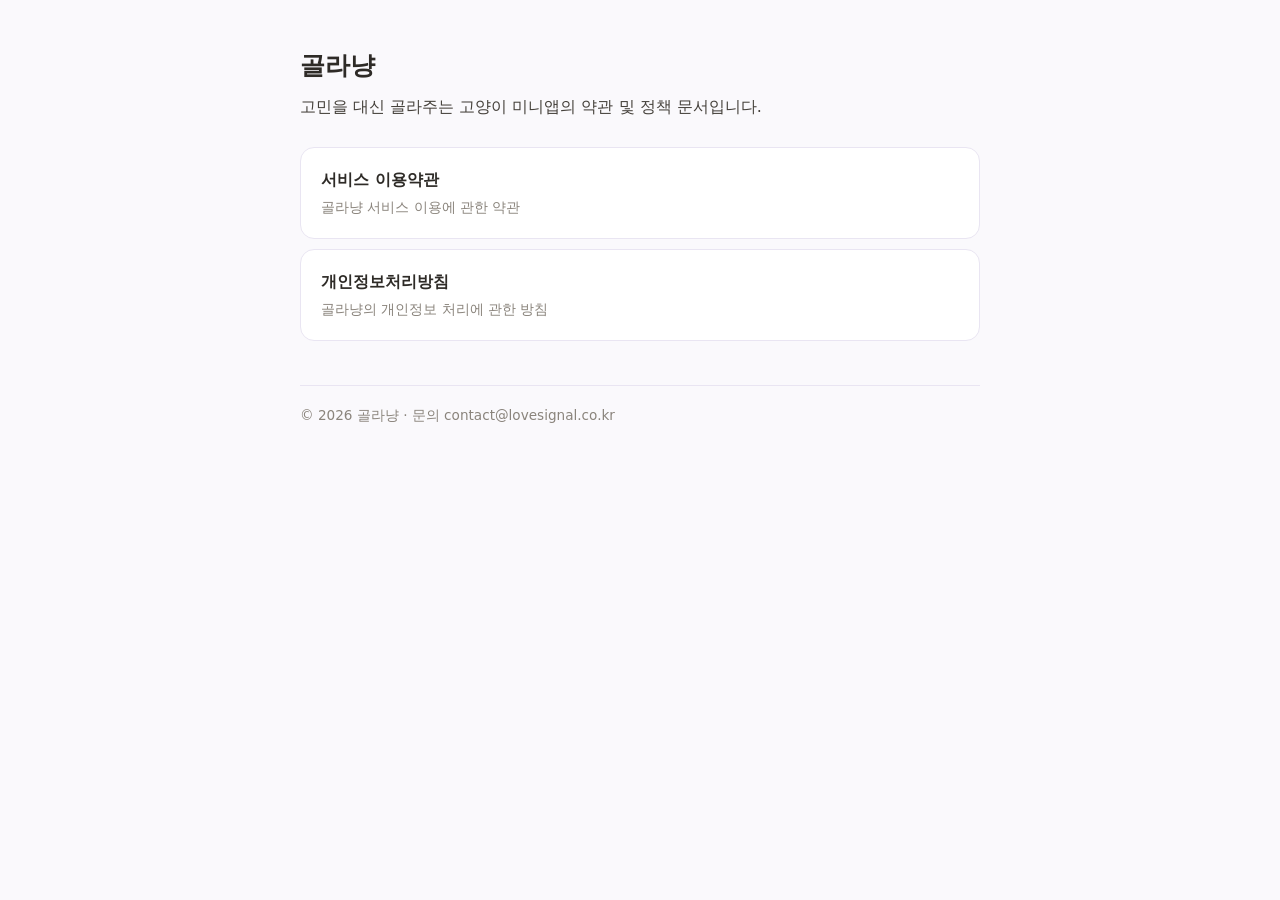
==== index.html @ 30c85906 "약관·개인정보처리방침 공개 페이지" ====
<!doctype html>
<html lang="ko">
  <head>
    <meta charset="UTF-8" />
    <meta name="viewport" content="width=device-width, initial-scale=1" />
    <title>골라냥 — 약관 및 정책</title>
    <link rel="stylesheet" href="style.css" />
  </head>
  <body>
    <main class="wrap">
      <h1>골라냥</h1>
      <p class="lead">고민을 대신 골라주는 고양이 미니앱의 약관 및 정책 문서입니다.</p>

      <a class="doc-link" href="terms.html">
        서비스 이용약관
        <span>골라냥 서비스 이용에 관한 약관</span>
      </a>
      <a class="doc-link" href="privacy.html">
        개인정보처리방침
        <span>골라냥의 개인정보 처리에 관한 방침</span>
      </a>

      <footer>© 2026 골라냥 · 문의 contact@lovesignal.co.kr</footer>
    </main>
  </body>
</html>
---- style.css ----
:root {
  --ink: #2e2b27;
  --body: #45413b;
  --muted: #8a847c;
  --accent: #7c6cc4;
  --line: #e9e5f2;
  --bg: #faf9fc;
}
* { box-sizing: border-box; }
html, body { margin: 0; }
body {
  font-family: "Apple SD Gothic Neo", "Malgun Gothic", system-ui, -apple-system,
    BlinkMacSystemFont, sans-serif;
  color: var(--body);
  background: var(--bg);
  line-height: 1.75;
  -webkit-text-size-adjust: 100%;
}
.wrap { max-width: 720px; margin: 0 auto; padding: 44px 20px 72px; }
h1 { font-size: 1.55rem; color: var(--ink); margin: 0 0 6px; }
.sub { color: var(--muted); font-size: 0.9rem; margin: 0 0 8px; }
h2 { font-size: 1.05rem; color: var(--ink); margin: 30px 0 6px; }
p { margin: 6px 0; }
ul { margin: 6px 0; padding-left: 20px; }
li { margin: 4px 0; }
a { color: var(--accent); }
hr { border: 0; border-top: 1px solid var(--line); margin: 26px 0; }
.back { display: inline-block; margin-bottom: 18px; font-size: 0.9rem; }
footer { margin-top: 44px; padding-top: 18px; border-top: 1px solid var(--line);
  color: var(--muted); font-size: 0.85rem; }
/* index 랜딩 */
.lead { font-size: 1rem; margin: 4px 0 26px; }
.doc-link {
  display: block; padding: 18px 20px; margin: 10px 0;
  background: #fff; border: 1px solid var(--line); border-radius: 14px;
  color: var(--ink); text-decoration: none; font-weight: 600;
}
.doc-link span { display: block; color: var(--muted); font-weight: 400;
  font-size: 0.85rem; margin-top: 2px; }
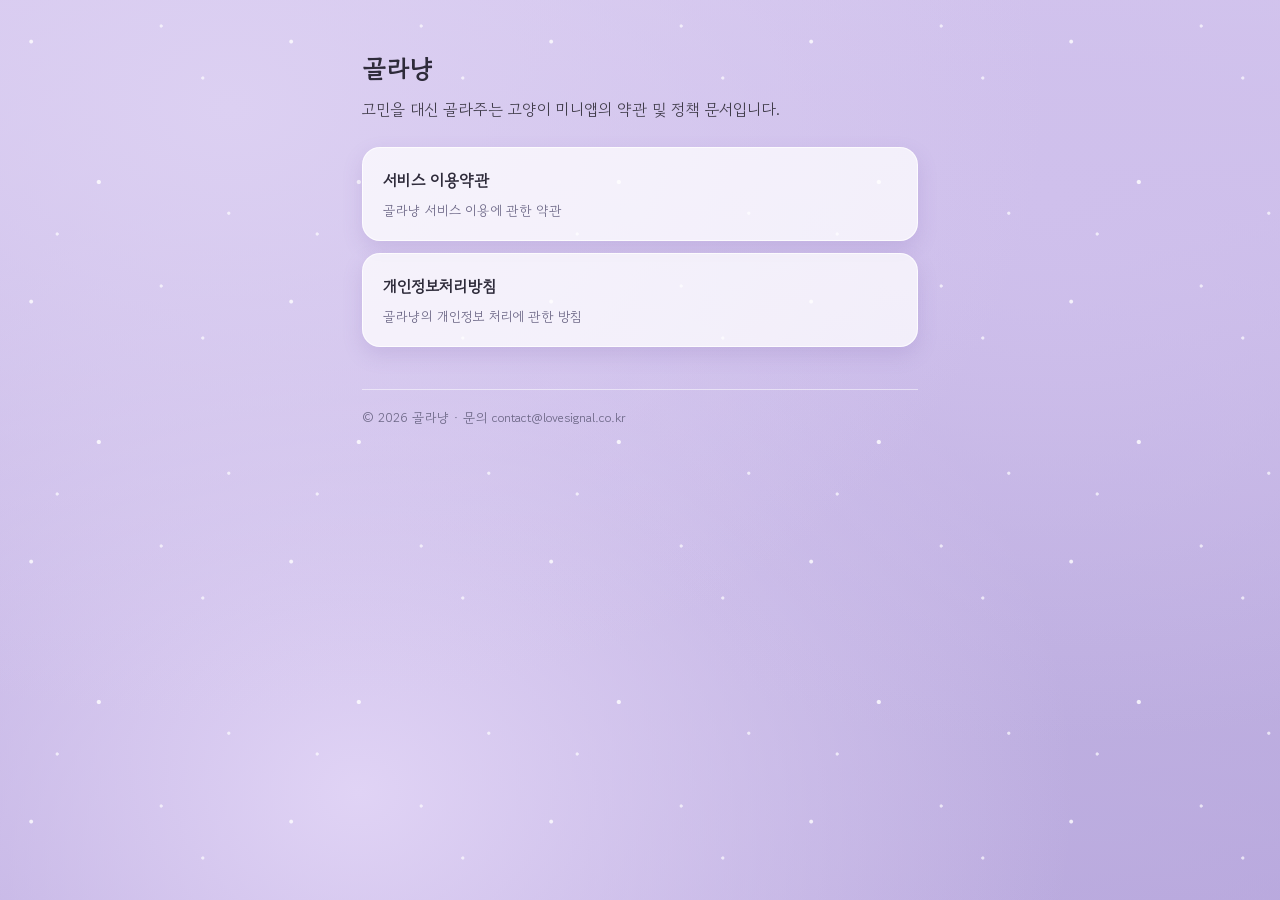
==== commit c8f5d1fc: "style: 골라냥 앱과 동일한 라벤더 톤·Gowun Dodum 글꼴로 디자인 통일 Co-Authored-By: Claude Opus 4.7 (1M context) <noreply" ====
--- a/index.html
+++ b/index.html
@@ -4,6 +4,12 @@
     <meta charset="UTF-8" />
     <meta name="viewport" content="width=device-width, initial-scale=1" />
     <title>골라냥 — 약관 및 정책</title>
+    <link rel="preconnect" href="https://fonts.googleapis.com" />
+    <link rel="preconnect" href="https://fonts.gstatic.com" crossorigin />
+    <link
+      href="https://fonts.googleapis.com/css2?family=Gowun+Dodum&display=swap"
+      rel="stylesheet"
+    />
     <link rel="stylesheet" href="style.css" />
   </head>
   <body>
--- a/style.css
+++ b/style.css
@@ -1,39 +1,84 @@
 :root {
-  --ink: #2e2b27;
-  --body: #45413b;
-  --muted: #8a847c;
-  --accent: #7c6cc4;
-  --line: #e9e5f2;
-  --bg: #faf9fc;
+  --ink: #2e2b3a;       /* 제목·강조 텍스트 */
+  --body: #403c4a;      /* 본문 텍스트 (가독성 위해 앱보다 살짝 진하게) */
+  --muted: #6b6685;     /* 보조 텍스트 */
+  --accent: #c2607a;    /* 링크 — 골라냥 코랄 톤 */
 }
 * { box-sizing: border-box; }
 html, body { margin: 0; }
 body {
-  font-family: "Apple SD Gothic Neo", "Malgun Gothic", system-ui, -apple-system,
-    BlinkMacSystemFont, sans-serif;
+  font-family: "Gowun Dodum", "Apple SD Gothic Neo", "Malgun Gothic", system-ui,
+    -apple-system, sans-serif;
   color: var(--body);
-  background: var(--bg);
-  line-height: 1.75;
+  line-height: 1.8;
   -webkit-text-size-adjust: 100%;
+  min-height: 100vh;
+  /* 골라냥 앱과 동일한 라벤더 그라데이션 배경 */
+  background-color: #c9bce8;
+  background-image:
+    radial-gradient(at 18% 12%, #dcd0f2 0px, transparent 55%),
+    radial-gradient(at 82% 22%, #cfc0ec 0px, transparent 55%),
+    radial-gradient(at 28% 88%, #e0d3f5 0px, transparent 55%),
+    radial-gradient(at 78% 78%, #bdaee0 0px, transparent 55%),
+    linear-gradient(180deg, #d4c6ee 0%, #b6a5dc 100%);
+  background-attachment: fixed;
 }
-.wrap { max-width: 720px; margin: 0 auto; padding: 44px 20px 72px; }
-h1 { font-size: 1.55rem; color: var(--ink); margin: 0 0 6px; }
-.sub { color: var(--muted); font-size: 0.9rem; margin: 0 0 8px; }
-h2 { font-size: 1.05rem; color: var(--ink); margin: 30px 0 6px; }
+/* 반짝이 점 — 골라냥 앱과 동일한 시그니처 데코 */
+body::before {
+  content: "";
+  position: fixed;
+  inset: 0;
+  pointer-events: none;
+  z-index: 0;
+  background-image:
+    radial-gradient(circle at 12% 16%, #ffffffcc 0 1.4px, transparent 2.4px),
+    radial-gradient(circle at 78% 30%, #ffffffaa 0 1.2px, transparent 2px),
+    radial-gradient(circle at 38% 70%, #ffffffcc 0 1.6px, transparent 2.6px),
+    radial-gradient(circle at 88% 82%, #ffffffaa 0 1.2px, transparent 2px),
+    radial-gradient(circle at 22% 90%, #ffffffaa 0 1.2px, transparent 2px),
+    radial-gradient(circle at 62% 10%, #ffffffaa 0 1.2px, transparent 2px);
+  background-size: 260px 260px;
+}
+.wrap {
+  position: relative;
+  z-index: 1;
+  max-width: 600px;
+  margin: 0 auto;
+  padding: 46px 22px 76px;
+}
+h1 { font-size: 1.55rem; color: var(--ink); margin: 0 0 4px; font-weight: 800; }
+.sub { color: var(--muted); font-size: 0.88rem; margin: 0 0 14px; }
+h2 { font-size: 1.05rem; color: var(--ink); margin: 28px 0 6px; font-weight: 800; }
 p { margin: 6px 0; }
 ul { margin: 6px 0; padding-left: 20px; }
 li { margin: 4px 0; }
-a { color: var(--accent); }
-hr { border: 0; border-top: 1px solid var(--line); margin: 26px 0; }
-.back { display: inline-block; margin-bottom: 18px; font-size: 0.9rem; }
-footer { margin-top: 44px; padding-top: 18px; border-top: 1px solid var(--line);
-  color: var(--muted); font-size: 0.85rem; }
+a { color: var(--accent); font-weight: 700; }
+.back { display: inline-block; margin-bottom: 16px; font-size: 0.9rem; }
+footer {
+  margin-top: 42px;
+  padding-top: 16px;
+  border-top: 1px solid rgba(255, 255, 255, 0.5);
+  color: var(--muted);
+  font-size: 0.82rem;
+}
 /* index 랜딩 */
-.lead { font-size: 1rem; margin: 4px 0 26px; }
+.lead { font-size: 1rem; margin: 4px 0 24px; color: var(--body); }
 .doc-link {
-  display: block; padding: 18px 20px; margin: 10px 0;
-  background: #fff; border: 1px solid var(--line); border-radius: 14px;
-  color: var(--ink); text-decoration: none; font-weight: 600;
+  display: block;
+  padding: 18px 20px;
+  margin: 12px 0;
+  background: rgba(255, 255, 255, 0.74);
+  border: 1px solid rgba(255, 255, 255, 0.75);
+  border-radius: 18px;
+  color: var(--ink);
+  text-decoration: none;
+  font-weight: 800;
+  box-shadow: 0 8px 20px rgba(120, 95, 170, 0.18);
 }
-.doc-link span { display: block; color: var(--muted); font-weight: 400;
-  font-size: 0.85rem; margin-top: 2px; }
+.doc-link span {
+  display: block;
+  color: var(--muted);
+  font-weight: 500;
+  font-size: 0.84rem;
+  margin-top: 3px;
+}
